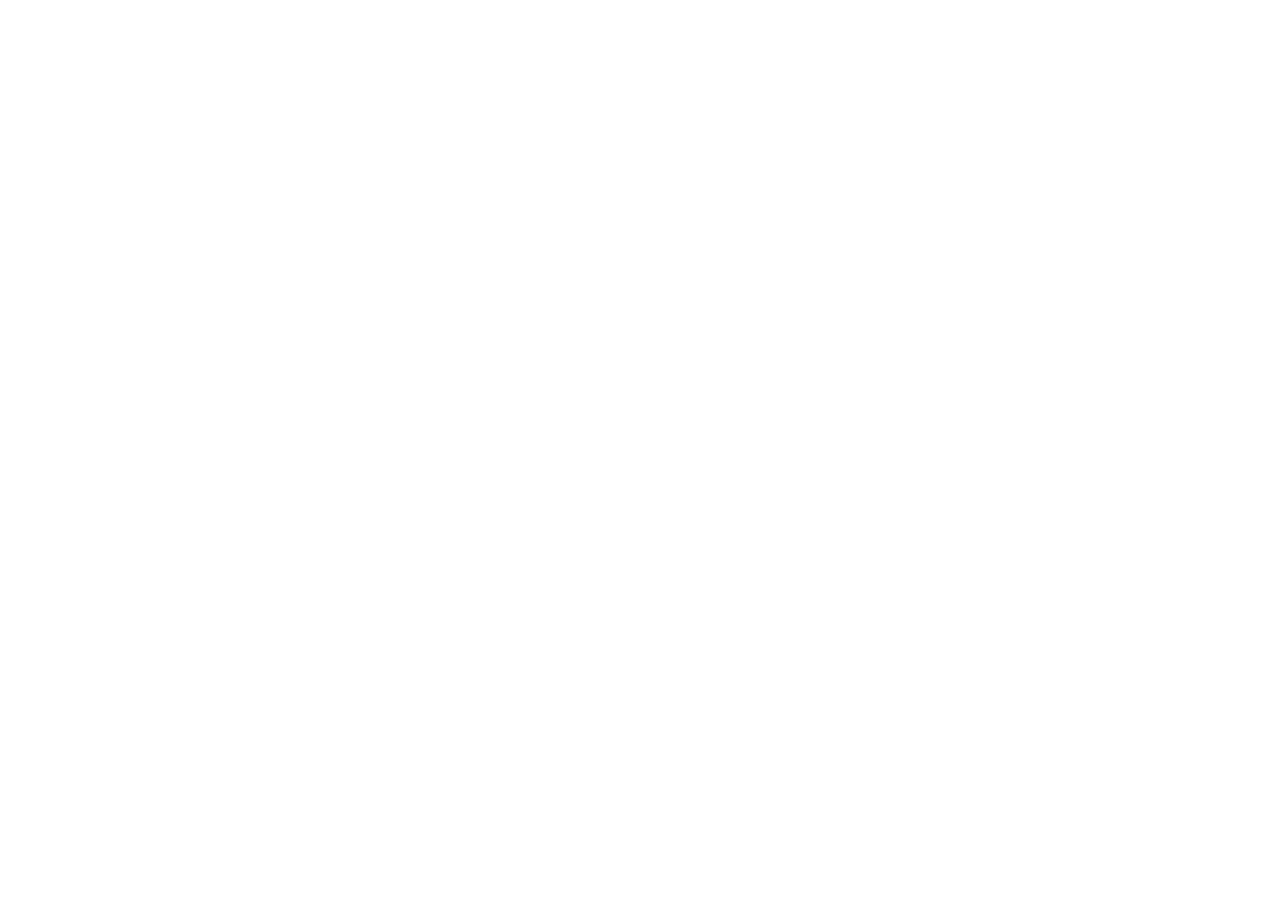
==== index.html @ 7273a957 "first commit" ====
<!DOCTYPE html>
<html lang="en">

<head>
    <meta charset="UTF-8">
    <meta name="viewport" content="width=device-width, initial-scale=1.0">
    <title>Home</title>
    <link href="css/app.css" />
</head>

<body>

</body>

</html>
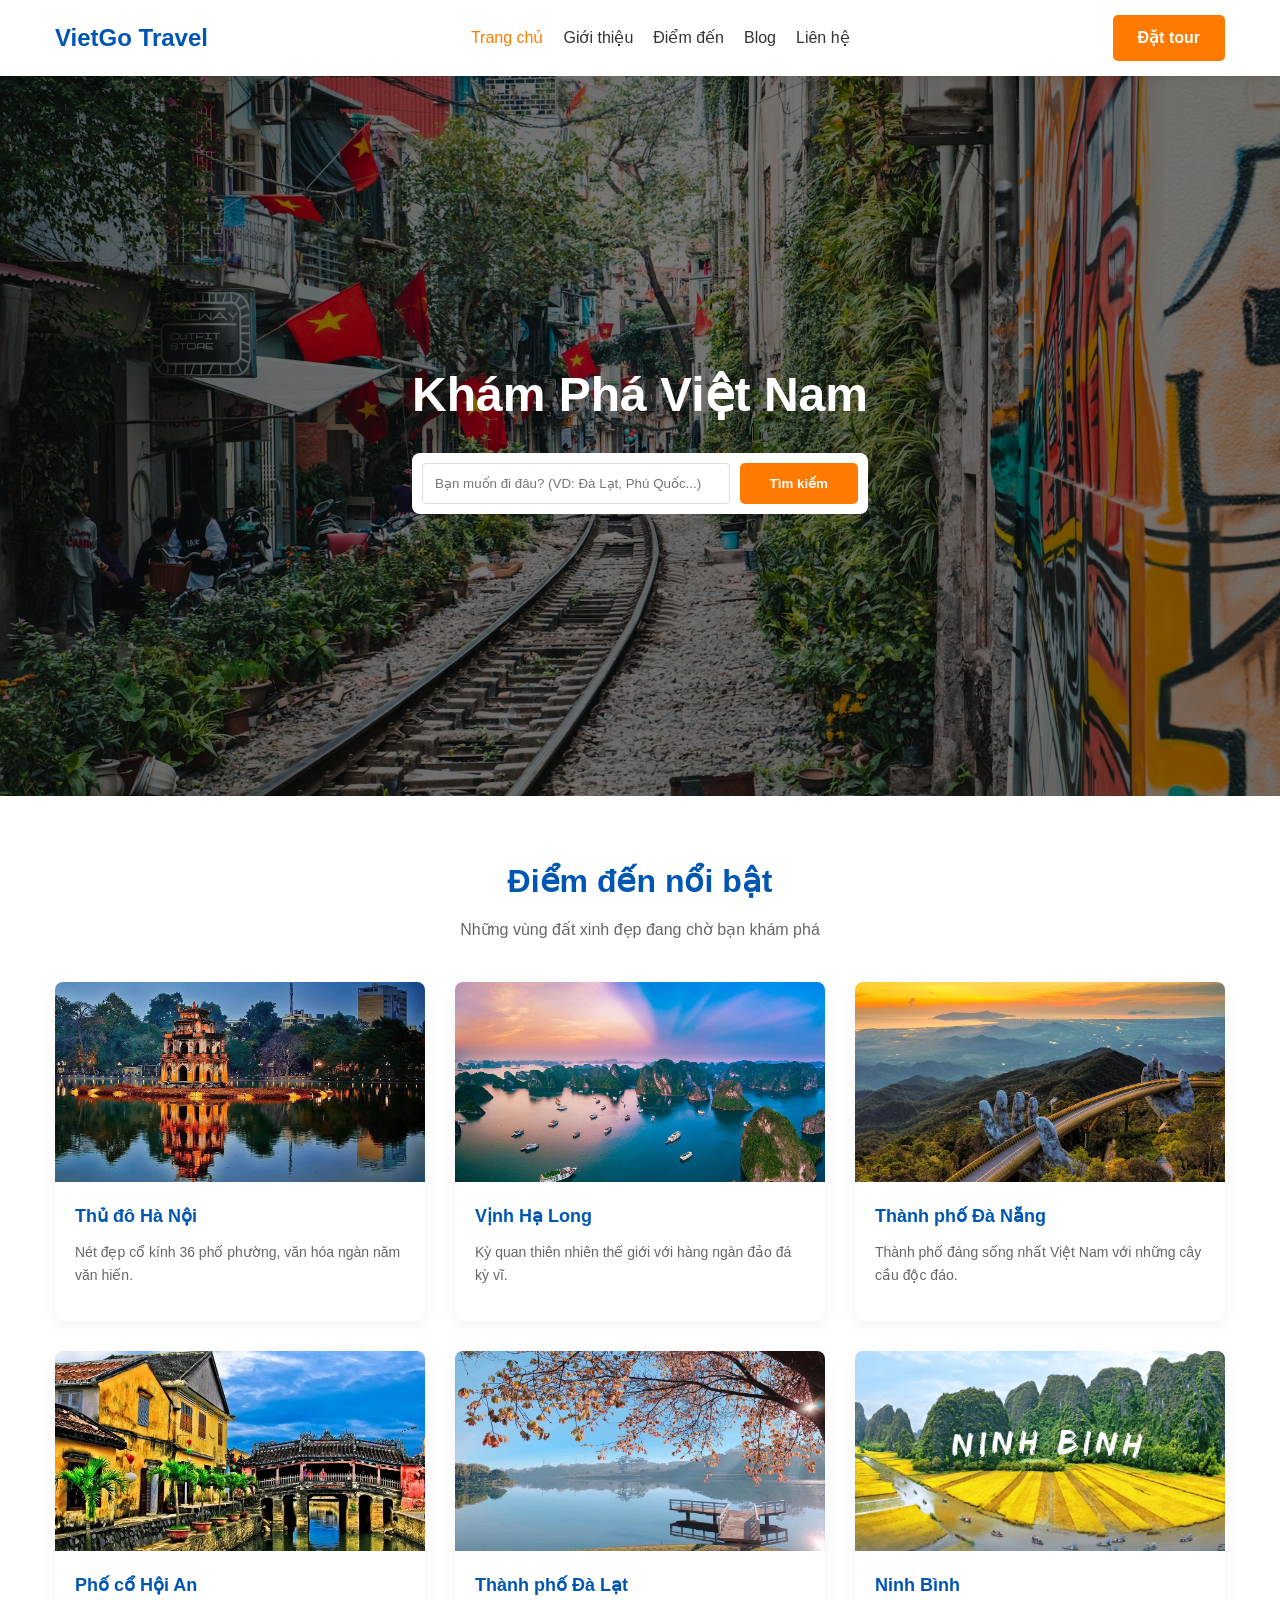
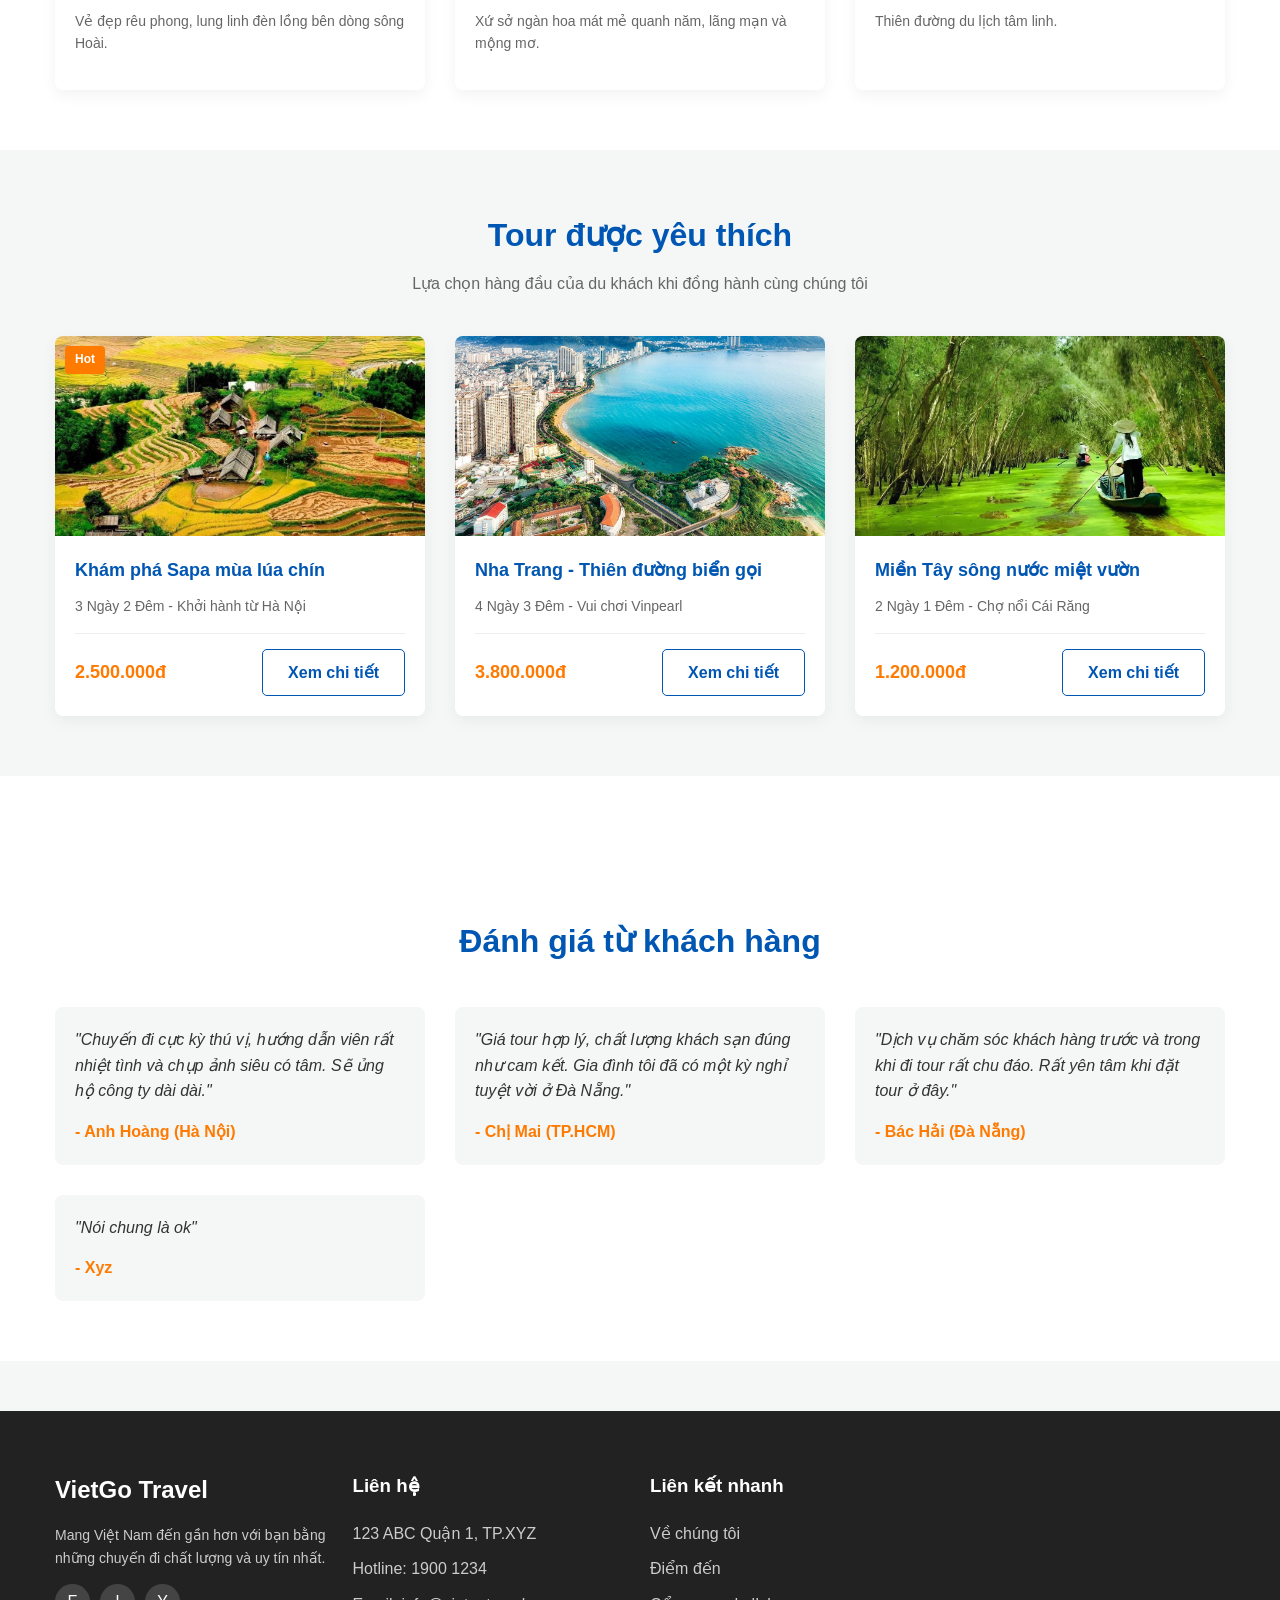
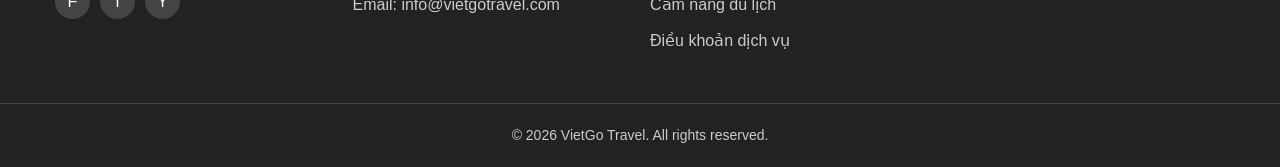
==== commit a55ba842: "trangchu" ====
--- a/index.html
+++ b/index.html
@@ -5,11 +5,190 @@
     <meta charset="UTF-8">
     <meta name="viewport" content="width=device-width, initial-scale=1.0">
     <title>Home</title>
-    <link href="css/app.css" />
+    <link rel="stylesheet" href="css/index.css" />
+    <link rel="stylesheet" href="css/app.css" />
 </head>
 
 <body>
+    <header class="header">
+        <div class="container">
+            <a href="index.html" class="logo">VietGo Travel</a>
+            <nav class="nav">
+                <a href="index.html" class="active">Trang chủ</a>
+                <a href="about.html">Giới thiệu</a>
+                <a href="destinations.html">Điểm đến</a>
+                <a href="blog.html">Blog</a>
+                <a href="contact.html">Liên hệ</a>
+            </nav>
+            <a href="#" class="btn btn-primary">Đặt tour</a>
+        </div>
+    </header>
+    <section class="banner">
+        <div class="container content">
+            <h1>Khám Phá Việt Nam</h1>
+            <div class="search-box">
+                <input type="text" placeholder="Bạn muốn đi đâu? (VD: Đà Lạt, Phú Quốc...)">
+                <button class="btn btn-primary">Tìm kiếm</button>
+            </div>
+        </div>
+    </section>
+    <section class="py-5 bg-white">
+        <div class="container">
+            <h2 class="section-title">Điểm đến nổi bật</h2>
+            <p class="section-desc">Những vùng đất xinh đẹp đang chờ bạn khám phá</p>
+            <div class="grid-3">
+                <div class="card">
+                    <div class="card-img"><img src="imgs/anh-pho-co-ha-noi-53.jpg" alt="Hà Nội"></div>
+                    <div class="card-body">
+                        <h3 class="card-title">Thủ đô Hà Nội</h3>
+                        <p class="card-text">Nét đẹp cổ kính 36 phố phường, văn hóa ngàn năm văn hiến.</p>
+                    </div>
+                </div>
+                <div class="card">
+                    <div class="card-img"><img src="imgs/anh-vinh-ha-long-28.jpg" alt="Hạ Long"></div>
+                    <div class="card-body">
+                        <h3 class="card-title">Vịnh Hạ Long</h3>
+                        <p class="card-text">Kỳ quan thiên nhiên thế giới với hàng ngàn đảo đá kỳ vĩ.</p>
+                    </div>
+                </div>
+                <div class="card">
+                    <div class="card-img"><img src="imgs/anh-dep-da-nang-2.jpg" alt="Đà Nẵng"></div>
+                    <div class="card-body">
+                        <h3 class="card-title">Thành phố Đà Nẵng</h3>
+                        <p class="card-text">Thành phố đáng sống nhất Việt Nam với những cây cầu độc đáo.</p>
+                    </div>
+                </div>
+                <div class="card">
+                    <div class="card-img"><img src="imgs/hoian.png" alt="Hội An"></div>
+                    <div class="card-body">
+                        <h3 class="card-title">Phố cổ Hội An</h3>
+                        <p class="card-text">Vẻ đẹp rêu phong, lung linh đèn lồng bên dòng sông Hoài.</p>
+                    </div>
+                </div>
+                <div class="card">
+                    <div class="card-img"><img src="imgs/hinh-anh-da-lat-41.jpg" alt="Đà Lạt"></div>
+                    <div class="card-body">
+                        <h3 class="card-title">Thành phố Đà Lạt</h3>
+                        <p class="card-text">Xứ sở ngàn hoa mát mẻ quanh năm, lãng mạn và mộng mơ.</p>
+                    </div>
+                </div>
+                <div class="card">
+                    <div class="card-img"><img src="imgs/anh-dep-ninh-binh-thumbnail.jpg" alt="Phú Quốc"></div>
+                    <div class="card-body">
+                        <h3 class="card-title">Ninh Bình</h3>
+                        <p class="card-text">Thiên đường du lịch tâm linh.</p>
+                    </div>
+                </div>
+            </div>
+        </div>
+    </section>
+    <section class="py-5">
+        <div class="container">
+            <h2 class="section-title">Tour được yêu thích</h2>
+            <p class="section-desc">Lựa chọn hàng đầu của du khách khi đồng hành cùng chúng tôi</p>
+            <div class="grid-3">
 
+                <div class="card">
+                    <div class="card-badge">Hot</div>
+                    <div class="card-img"><img src="imgs/sapa.jpg"></div>
+                    <div class="card-body">
+                        <h3 class="card-title">Khám phá Sapa mùa lúa chín</h3>
+                        <p class="card-text">3 Ngày 2 Đêm - Khởi hành từ Hà Nội</p>
+                        <div class="card-footer">
+                            <span class="price">2.500.000đ</span>
+                            <a href="#" class="btn btn-outline">Xem chi tiết</a>
+                        </div>
+                    </div>
+                </div>
+                <div class="card">
+                    <div class="card-img"><img src="imgs/nhatrang.jpg"></div>
+                    <div class="card-body">
+                        <h3 class="card-title">Nha Trang - Thiên đường biển gọi</h3>
+                        <p class="card-text">4 Ngày 3 Đêm - Vui chơi Vinpearl</p>
+                        <div class="card-footer">
+                            <span class="price">3.800.000đ</span>
+                            <a href="#" class="btn btn-outline">Xem chi tiết</a>
+                        </div>
+                    </div>
+                </div>
+                <div class="card">
+                    <div class="card-img"><img src="imgs/canh-dep-mien-tay-2.jpg"></div>
+                    <div class="card-body">
+                        <h3 class="card-title">Miền Tây sông nước miệt vườn</h3>
+                        <p class="card-text">2 Ngày 1 Đêm - Chợ nổi Cái Răng</p>
+                        <div class="card-footer">
+                            <span class="price">1.200.000đ</span>
+                            <a href="#" class="btn btn-outline">Xem chi tiết</a>
+                        </div>
+                    </div>
+                </div>
+
+            </div>
+        </div>
+    </section>
+    <section class="py-5 bg-white text-center">
+        <div class="container">
+
+            <div style="margin-top: 80px;">
+                <h2 class="section-title">Đánh giá từ khách hàng</h2>
+                <div class="grid-3" style="margin-top: 40px; text-align: left;">
+                    <div style="background: var(--bg-light); padding: 20px; border-radius: 8px;">
+                        <p><em>"Chuyến đi cực kỳ thú vị, hướng dẫn viên rất nhiệt tình và chụp ảnh siêu có tâm. Sẽ ủng
+                                hộ công ty dài dài."</em></p>
+                        <h4 style="margin-top: 15px; color: var(--accent-color);">- Anh Hoàng (Hà Nội)</h4>
+                    </div>
+                    <div style="background: var(--bg-light); padding: 20px; border-radius: 8px;">
+                        <p><em>"Giá tour hợp lý, chất lượng khách sạn đúng như cam kết. Gia đình tôi đã có một kỳ nghỉ
+                                tuyệt vời ở Đà Nẵng."</em></p>
+                        <h4 style="margin-top: 15px; color: var(--accent-color);">- Chị Mai (TP.HCM)</h4>
+                    </div>
+                    <div style="background: var(--bg-light); padding: 20px; border-radius: 8px;">
+                        <p><em>"Dịch vụ chăm sóc khách hàng trước và trong khi đi tour rất chu đáo. Rất yên tâm khi đặt
+                                tour ở đây."</em></p>
+                        <h4 style="margin-top: 15px; color: var(--accent-color);">- Bác Hải (Đà Nẵng)</h4>
+                    </div>
+                    <div style="background: var(--bg-light); padding: 20px; border-radius: 8px;">
+                        <p><em>"Nói chung là ok"</em></p>
+                        <h4 style="margin-top: 15px; color: var(--accent-color);">- Xyz</h4>
+                    </div>
+                </div>
+            </div>
+        </div>
+    </section>
+    <footer class="footer">
+        <div class="container grid-4">
+            <div>
+                <a href="#" class="logo" style="color: white;">VietGo Travel</a>
+                <p style="margin-top: 15px; font-size: 14px;">Mang Việt Nam đến gần hơn với bạn bằng những chuyến đi
+                    chất lượng và uy tín nhất.</p>
+                <div class="social-links">
+                    <a href="#">F</a> <a href="#">I</a> <a href="#">Y</a>
+                </div>
+            </div>
+            <div>
+                <h3>Liên hệ</h3>
+                <ul>
+                    <li>123 ABC Quận 1, TP.XYZ</li>
+                    <li>Hotline: 1900 1234</li>
+                    <li>Email: info@vietgotravel.com</li>
+                </ul>
+            </div>
+            <div>
+                <h3>Liên kết nhanh</h3>
+                <ul>
+                    <li><a href="about.html">Về chúng tôi</a></li>
+                    <li><a href="destinations.html">Điểm đến</a></li>
+                    <li><a href="blog.html">Cẩm nang du lịch</a></li>
+                    <li><a href="#">Điều khoản dịch vụ</a></li>
+                </ul>
+            </div>
+
+        </div>
+        <div class="copyright">
+            <p>&copy; 2026 VietGo Travel. All rights reserved.</p>
+        </div>
+    </footer>
+    </footer>
 </body>
 
 </html>
--- a/css/index.css
+++ b/css/index.css
@@ -0,0 +1,55 @@
+/* home.css - Dành riêng cho trang chủ */
+.banner {
+    height: 80vh;
+    background: url('/imgs/banner.avif') center/cover;
+    position: relative;
+    display: flex;
+    align-items: center;
+    justify-content: center;
+    text-align: center;
+    color: var(--white);
+}
+
+.banner::before {
+    content: '';
+    position: absolute;
+    inset: 0;
+    background: rgba(0, 0, 0, 0.5);
+}
+
+.content {
+    position: relative;
+    z-index: 1;
+    max-width: 800px;
+}
+
+.content h1 {
+    font-size: 48px;
+    margin-bottom: 20px;
+}
+
+.content p {
+    font-size: 20px;
+    margin-bottom: 30px;
+}
+
+/* Search Box */
+.search-box {
+    background: var(--white);
+    padding: 10px;
+    border-radius: 8px;
+    display: flex;
+    gap: 10px;
+}
+
+.search-box input {
+    flex: 1;
+    padding: 12px;
+    border: 1px solid #ddd;
+    border-radius: 4px;
+    outline: none;
+}
+
+.search-box button {
+    padding: 12px 30px;
+}
--- a/css/app.css
+++ b/css/app.css
@@ -0,0 +1,349 @@
+/* common.css - Cấu hình chung và layout toàn cục */
+* {
+    margin: 0;
+    padding: 0;
+    box-sizing: border-box;
+    font-family: Arial, Helvetica, sans-serif;
+}
+
+:root {
+    --primary-color: #0056b3;
+    --accent-color: #ff7a00;
+    --text-color: #333;
+    --text-light: #666;
+    --bg-light: #f4f7f6;
+    --white: #ffffff;
+}
+
+body {
+    line-height: 1.6;
+    color: var(--text-color);
+    background-color: var(--bg-light);
+}
+
+a {
+    text-decoration: none;
+    color: inherit;
+    transition: 0.3s;
+}
+
+ul {
+    list-style: none;
+}
+
+img {
+    max-width: 100%;
+    display: block;
+}
+
+.container {
+    max-width: 1200px;
+    margin: 0 auto;
+    padding: 0 15px;
+}
+
+.text-center {
+    text-align: center;
+}
+
+.section-title {
+    font-size: 32px;
+    color: var(--primary-color);
+    margin-bottom: 10px;
+    text-align: center;
+}
+
+.section-desc {
+    text-align: center;
+    color: var(--text-light);
+    margin-bottom: 40px;
+}
+
+.btn {
+    display: inline-block;
+    padding: 10px 25px;
+    border-radius: 5px;
+    cursor: pointer;
+    border: none;
+    font-weight: bold;
+    transition: 0.3s;
+}
+
+.btn-primary {
+    background-color: var(--accent-color);
+    color: var(--white);
+}
+
+.btn-primary:hover {
+    background-color: #e66a00;
+}
+
+.btn-outline {
+    border: 1px solid var(--primary-color);
+    color: var(--primary-color);
+    background: transparent;
+}
+
+.btn-outline:hover {
+    background: var(--primary-color);
+    color: var(--white);
+}
+
+/* Header */
+.header {
+    background: var(--white);
+    box-shadow: 0 2px 10px rgba(0, 0, 0, 0.1);
+    position: sticky;
+    top: 0;
+    z-index: 100;
+    padding: 15px 0;
+}
+
+.header .container {
+    display: flex;
+    justify-content: space-between;
+    align-items: center;
+}
+
+.logo {
+    font-size: 24px;
+    font-weight: bold;
+    color: var(--primary-color);
+}
+
+.nav {
+    display: flex;
+    gap: 20px;
+}
+
+.nav a {
+    font-weight: 500;
+}
+
+.nav a:hover,
+.nav a.active {
+    color: var(--accent-color);
+}
+
+/* Banners (Trang con) */
+.page-banner {
+    height: 300px;
+    background-size: cover;
+    background-position: center;
+    position: relative;
+    display: flex;
+    align-items: center;
+    justify-content: center;
+    text-align: center;
+    color: var(--white);
+}
+
+.page-banner::before {
+    content: '';
+    position: absolute;
+    inset: 0;
+    background: rgba(0, 0, 0, 0.5);
+}
+
+.page-banner-content {
+    position: relative;
+    z-index: 1;
+}
+
+.page-banner-content h1 {
+    font-size: 40px;
+}
+
+/* Grid Layouts & Utils */
+.grid-3 {
+    display: grid;
+    grid-template-columns: repeat(3, 1fr);
+    gap: 30px;
+}
+
+.grid-4 {
+    display: grid;
+    grid-template-columns: repeat(4, 1fr);
+    gap: 20px;
+}
+
+.grid-2 {
+    display: grid;
+    grid-template-columns: 1fr 1fr;
+    gap: 40px;
+}
+
+.py-5 {
+    padding: 60px 0;
+}
+
+.bg-white {
+    background: var(--white);
+}
+
+.bg-light {
+    background: var(--bg-light);
+}
+
+/* Cards */
+.card {
+    background: var(--white);
+    border-radius: 8px;
+    overflow: hidden;
+    box-shadow: 0 5px 15px rgba(0, 0, 0, 0.05);
+    transition: 0.3s;
+    position: relative;
+}
+
+.card:hover {
+    transform: translateY(-5px);
+    box-shadow: 0 8px 20px rgba(0, 0, 0, 0.1);
+}
+
+.card-img {
+    height: 200px;
+    overflow: hidden;
+    position: relative;
+}
+
+.card-img img {
+    width: 100%;
+    height: 100%;
+    object-fit: cover;
+}
+
+.card-badge {
+    position: absolute;
+    top: 10px;
+    left: 10px;
+    background: var(--accent-color);
+    color: var(--white);
+    padding: 4px 10px;
+    font-size: 12px;
+    border-radius: 4px;
+    font-weight: bold;
+    z-index: 2;
+}
+
+.card-body {
+    padding: 20px;
+}
+
+.card-title {
+    font-size: 18px;
+    margin-bottom: 10px;
+    color: var(--primary-color);
+}
+
+.card-text {
+    font-size: 14px;
+    color: var(--text-light);
+    margin-bottom: 15px;
+}
+
+.card-footer {
+    display: flex;
+    justify-content: space-between;
+    align-items: center;
+    border-top: 1px solid #eee;
+    padding-top: 15px;
+}
+
+.price {
+    font-weight: bold;
+    color: var(--accent-color);
+    font-size: 18px;
+}
+
+/* Dùng chung cho Destinations & Blog */
+.pagination {
+    display: flex;
+    justify-content: center;
+    gap: 10px;
+    margin-top: 40px;
+}
+
+.pagination a {
+    padding: 8px 15px;
+    background: var(--white);
+    border: 1px solid #ddd;
+    border-radius: 4px;
+}
+
+.pagination a.active,
+.pagination a:hover {
+    background: var(--primary-color);
+    color: var(--white);
+}
+
+.category-bar {
+    display: flex;
+    gap: 15px;
+    margin-bottom: 30px;
+    justify-content: center;
+}
+
+.category-bar a {
+    padding: 8px 20px;
+    background: var(--white);
+    border-radius: 20px;
+    font-size: 14px;
+    border: 1px solid #ddd;
+}
+
+.category-bar a.active,
+.category-bar a:hover {
+    background: var(--primary-color);
+    color: var(--white);
+    border-color: var(--primary-color);
+}
+
+/* Footer */
+.footer {
+    background: #222;
+    color: #ccc;
+    padding: 60px 0 20px;
+    margin-top: 50px;
+}
+
+.footer .grid-4 h3 {
+    color: var(--white);
+    margin-bottom: 20px;
+}
+
+.footer ul li {
+    margin-bottom: 10px;
+}
+
+.footer ul li a:hover {
+    color: var(--accent-color);
+}
+
+.social-links {
+    display: flex;
+    gap: 10px;
+    margin-top: 15px;
+}
+
+.social-links a {
+    display: inline-block;
+    width: 35px;
+    height: 35px;
+    background: #444;
+    border-radius: 50%;
+    text-align: center;
+    line-height: 35px;
+    color: var(--white);
+}
+
+.social-links a:hover {
+    background: var(--accent-color);
+}
+
+.copyright {
+    text-align: center;
+    padding-top: 20px;
+    border-top: 1px solid #444;
+    margin-top: 40px;
+    font-size: 14px;
+}
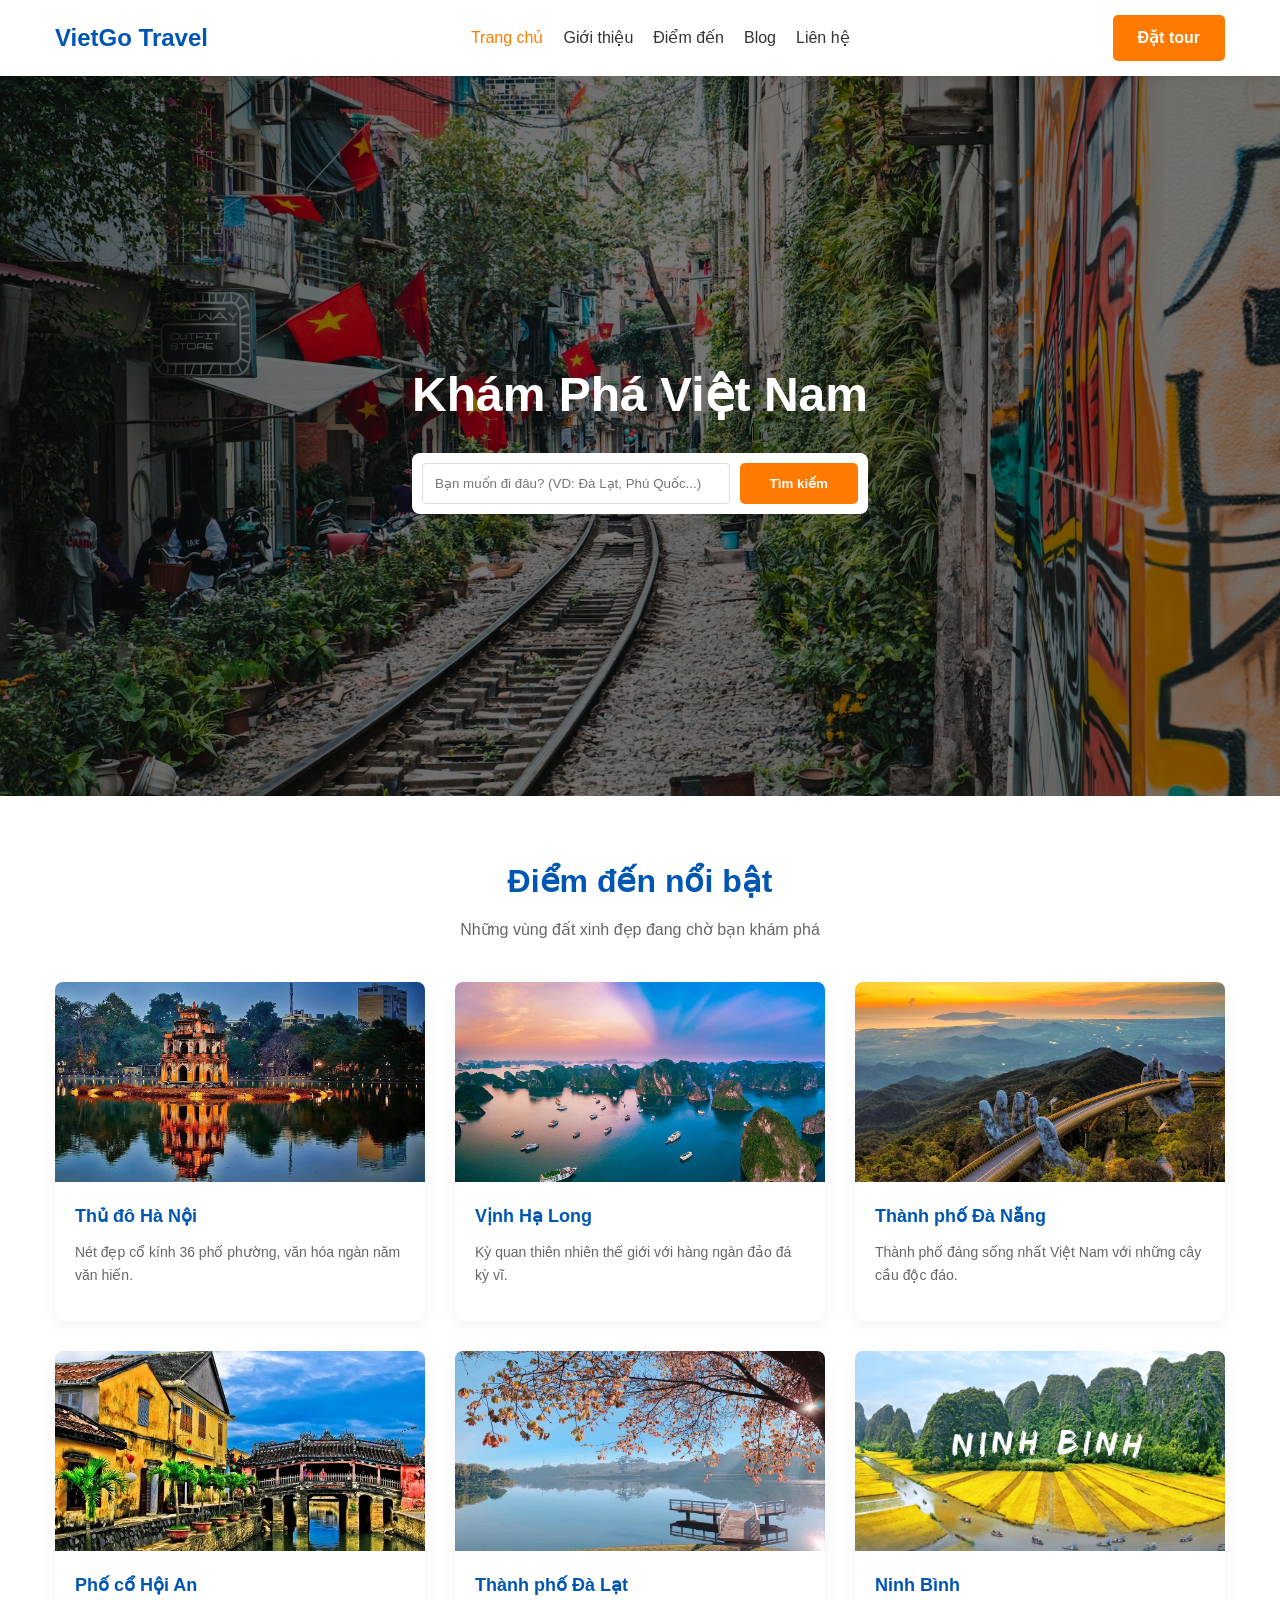
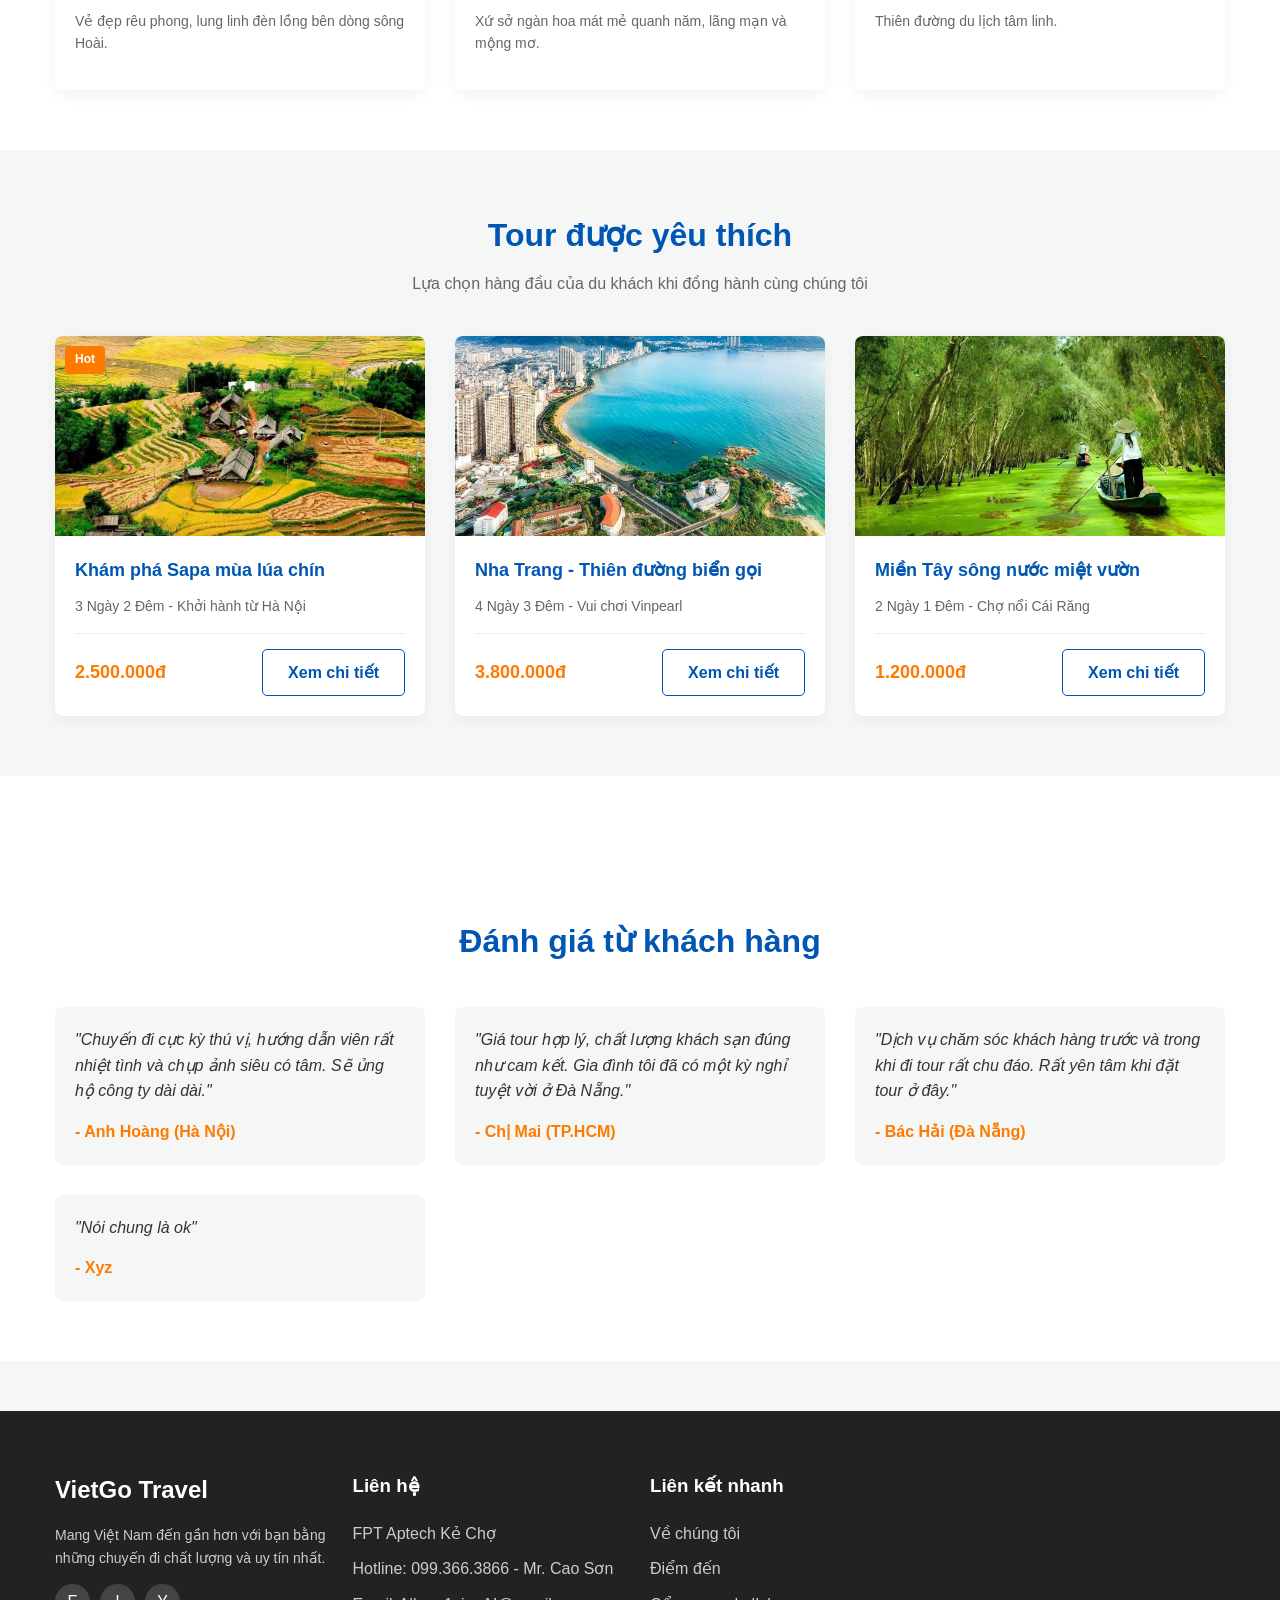
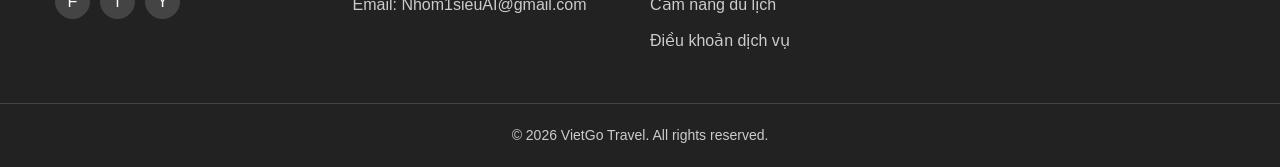
==== commit 83f1830b: "Son commit 2" ====
--- a/index.html
+++ b/index.html
@@ -168,9 +168,9 @@
             <div>
                 <h3>Liên hệ</h3>
                 <ul>
-                    <li>123 ABC Quận 1, TP.XYZ</li>
-                    <li>Hotline: 1900 1234</li>
-                    <li>Email: info@vietgotravel.com</li>
+                    <li>FPT Aptech Kẻ Chợ</li>
+                    <li>Hotline: 099.366.3866 - Mr. Cao Sơn</li>
+                    <li>Email: Nhom1sieuAI@gmail.com</li>
                 </ul>
             </div>
             <div>
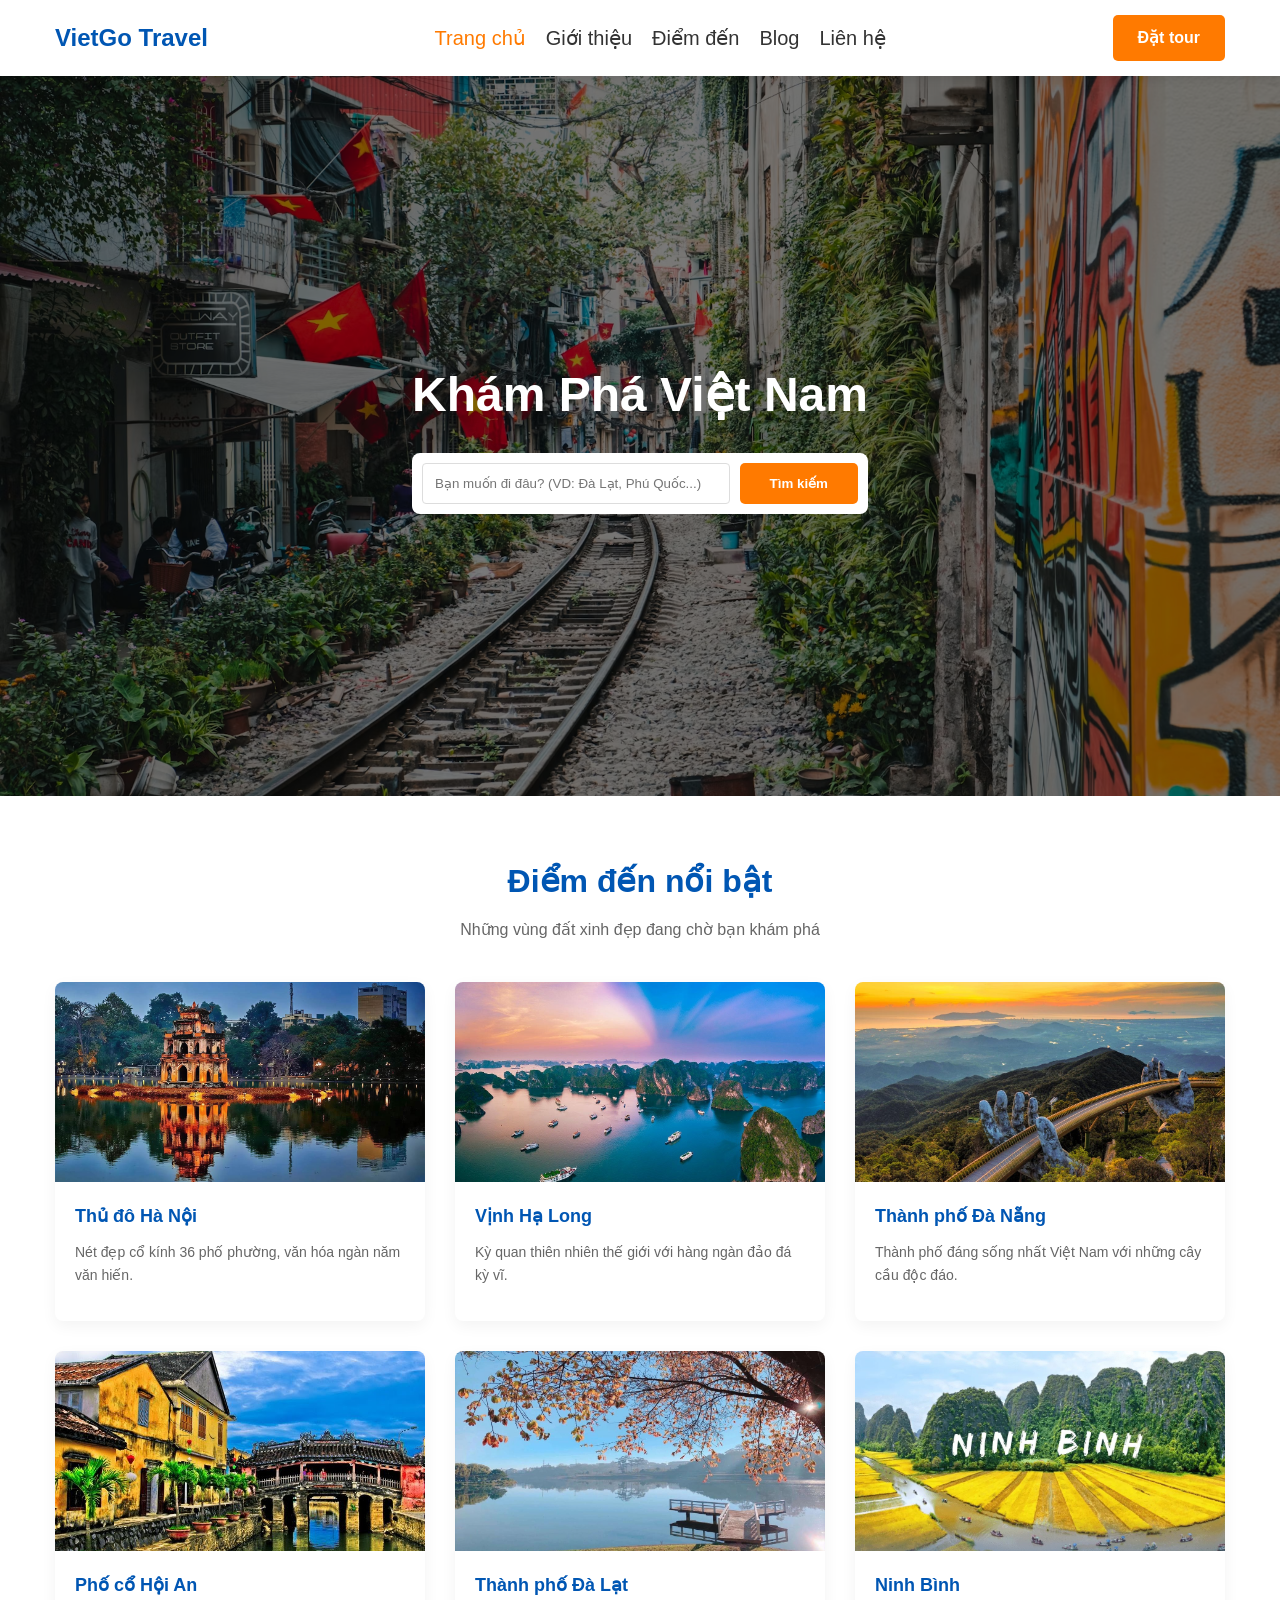
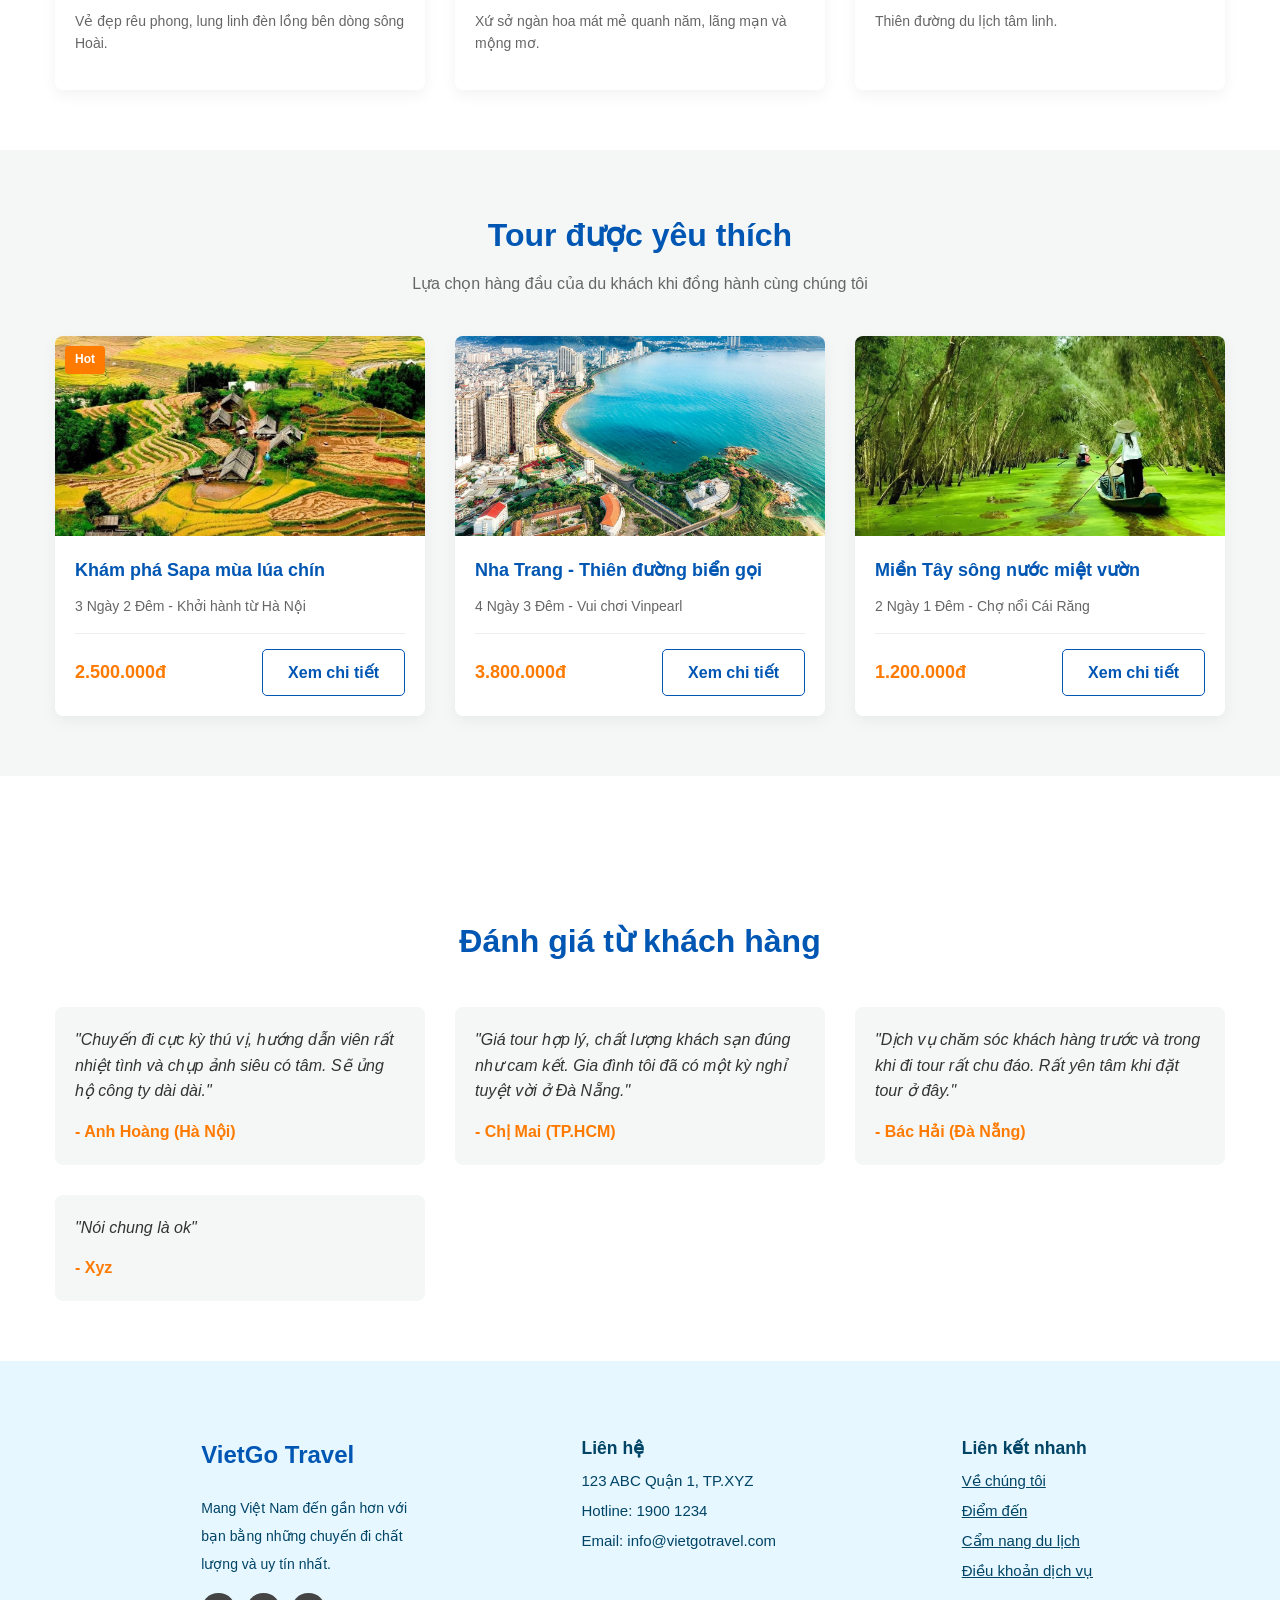
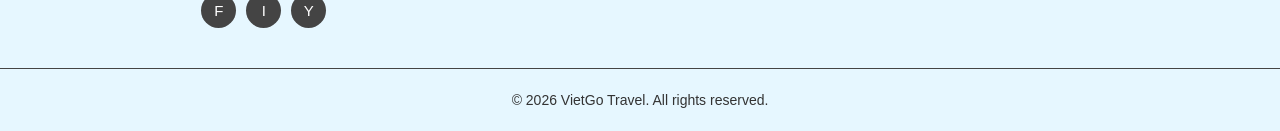
==== commit b5bbc221: "update_footer" ====
--- a/index.html
+++ b/index.html
@@ -7,6 +7,7 @@
     <title>Home</title>
     <link rel="stylesheet" href="css/index.css" />
     <link rel="stylesheet" href="css/app.css" />
+    <link rel="stylesheet" href="./css/footer.css">
 </head>
 
 <body>
@@ -155,39 +156,40 @@
             </div>
         </div>
     </section>
-    <footer class="footer">
-        <div class="container grid-4">
-            <div>
-                <a href="#" class="logo" style="color: white;">VietGo Travel</a>
+  <footer>
+        <div class="container">
+            <div class="footer-content">
+                <div class="footer-item">
+                <p href="#" class="logo" style="color: var(--primary-color);">VietGo Travel</p>
                 <p style="margin-top: 15px; font-size: 14px;">Mang Việt Nam đến gần hơn với bạn bằng những chuyến đi
                     chất lượng và uy tín nhất.</p>
                 <div class="social-links">
                     <a href="#">F</a> <a href="#">I</a> <a href="#">Y</a>
                 </div>
-            </div>
-            <div>
+                </div>
+                <div class="footer-item">
                 <h3>Liên hệ</h3>
                 <ul>
-                    <li>FPT Aptech Kẻ Chợ</li>
-                    <li>Hotline: 099.366.3866 - Mr. Cao Sơn</li>
-                    <li>Email: Nhom1sieuAI@gmail.com</li>
+                    <li>123 ABC Quận 1, TP.XYZ</li>
+                    <li>Hotline: 1900 1234</li>
+                    <li>Email: info@vietgotravel.com</li>
                 </ul>
-            </div>
-            <div>
-                <h3>Liên kết nhanh</h3>
+                </div>
+                <div class="footer-item">
+                    <h3>Liên kết nhanh</h3>
                 <ul>
                     <li><a href="about.html">Về chúng tôi</a></li>
                     <li><a href="destinations.html">Điểm đến</a></li>
                     <li><a href="blog.html">Cẩm nang du lịch</a></li>
                     <li><a href="#">Điều khoản dịch vụ</a></li>
                 </ul>
+                </div>
+                
             </div>
-
         </div>
-        <div class="copyright">
+         <div class="copyright">
             <p>&copy; 2026 VietGo Travel. All rights reserved.</p>
         </div>
-    </footer>
     </footer>
 </body>
 
--- a/css/app.css
+++ b/css/app.css
@@ -118,6 +118,7 @@
 
 .nav a {
     font-weight: 500;
+    font-size: 20px;
 }
 
 .nav a:hover,
@@ -299,7 +300,7 @@
 }
 
 /* Footer */
-.footer {
+/* .footer {
     background: #222;
     color: #ccc;
     padding: 60px 0 20px;
@@ -313,9 +314,9 @@
 
 .footer ul li {
     margin-bottom: 10px;
-}
-
-.footer ul li a:hover {
+} */
+
+/* .footer ul li a:hover {
     color: var(--accent-color);
 }
 
@@ -346,4 +347,4 @@
     border-top: 1px solid #444;
     margin-top: 40px;
     font-size: 14px;
-}+} */
--- a/css/footer.css
+++ b/css/footer.css
@@ -0,0 +1,58 @@
+footer{
+    /* margin-top: 10%; */
+    background-color:#e6f7ff;
+    /* padding:90px 0px 0px 0px ; */
+     padding: 70px 0 20px;
+    /* margin-top: 0%; */
+}
+.footer-content{
+    display: flex;
+    justify-content:space-evenly;
+  color: #004466 ;
+    font-size: 15px;
+    line-height: 2.0;
+}
+.footer-item{
+    width: 30%;
+    padding-left: 10%;
+}
+.footer-item a{
+    text-decoration: underline;
+}
+.social-links a{
+     text-decoration: none;
+}
+
+
+.footer ul li a:hover {
+    color: var(--accent-color);
+}
+
+.social-links {
+    display: flex;
+    gap: 10px;
+    margin-top: 15px;
+}
+
+.social-links a {
+    display: inline-block;
+    width: 35px;
+    height: 35px;
+    background: #444;
+    border-radius: 50%;
+    text-align: center;
+    line-height: 35px;
+    color: var(--white);
+}
+
+.social-links a:hover {
+    background: var(--accent-color);
+}
+
+.copyright {
+    text-align: center;
+    padding-top: 20px;
+    border-top: 1px solid #444;
+    margin-top: 40px;
+    font-size: 14px;
+}
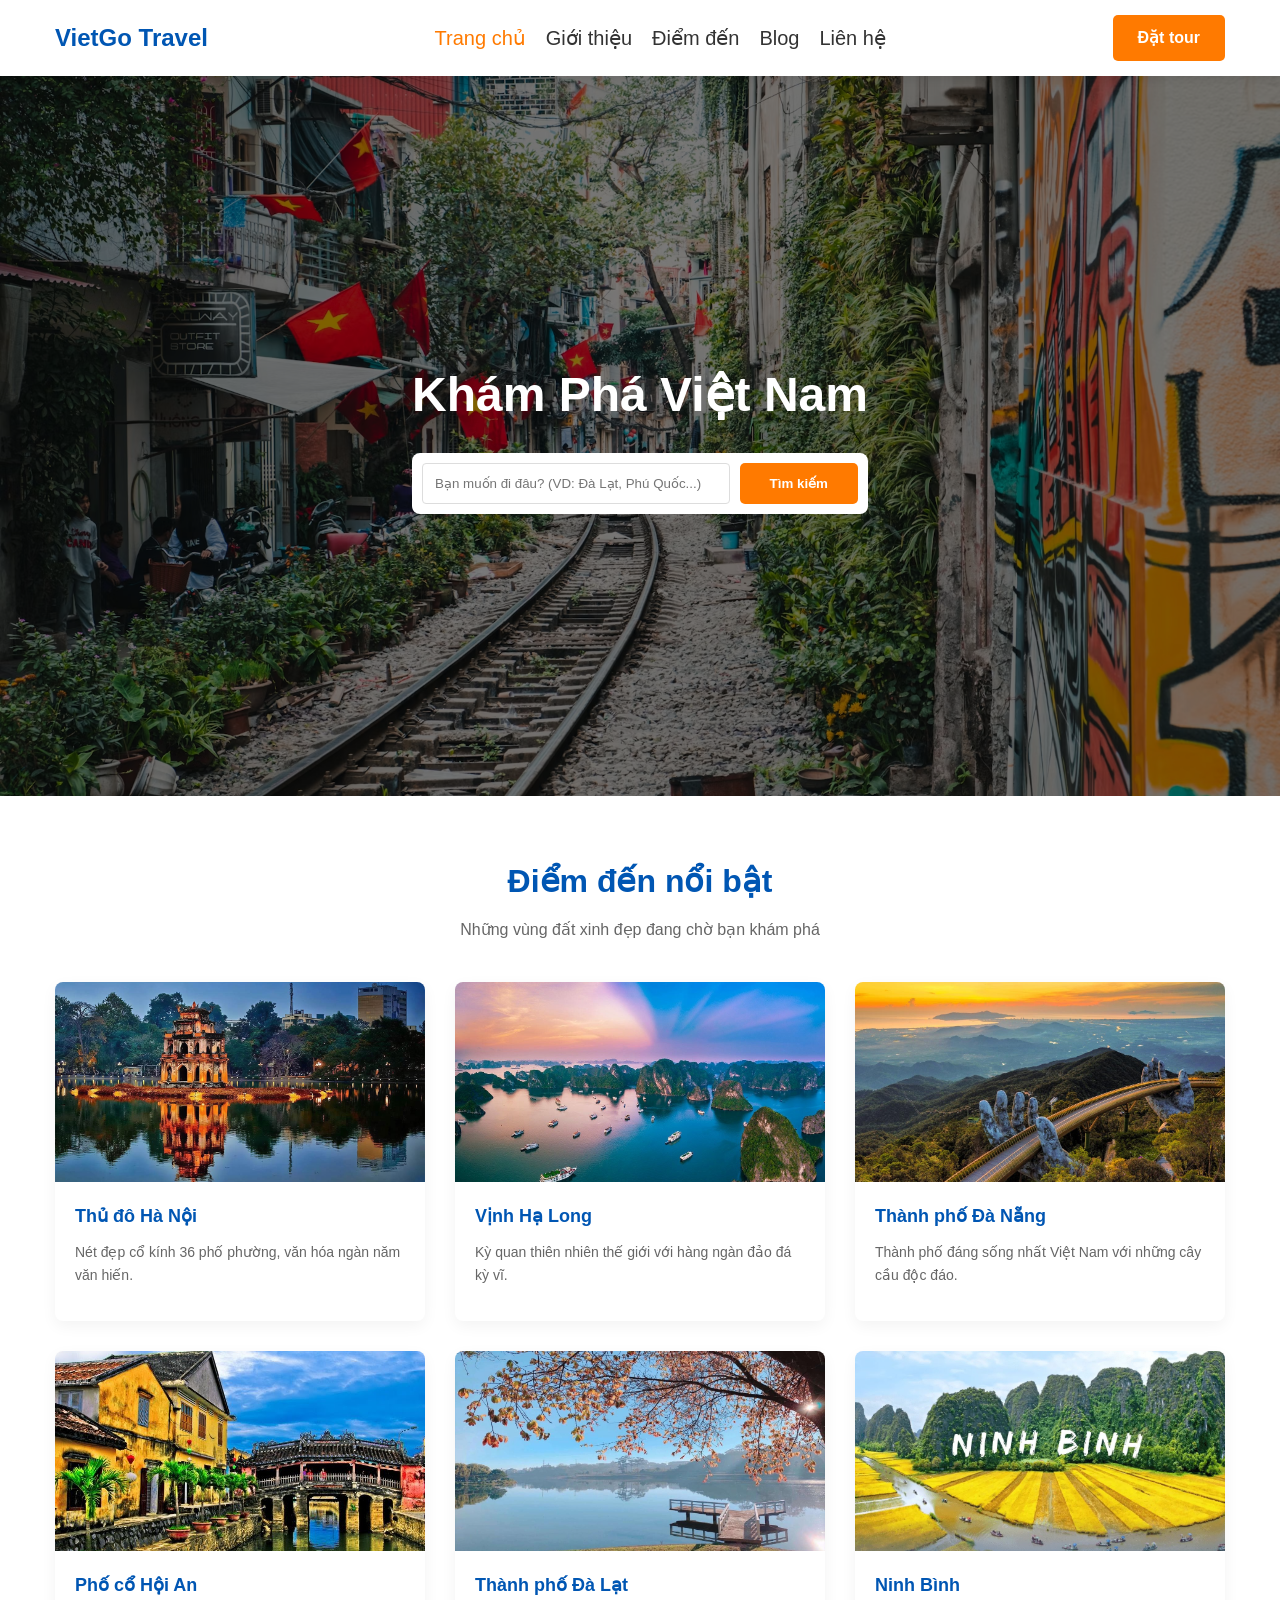
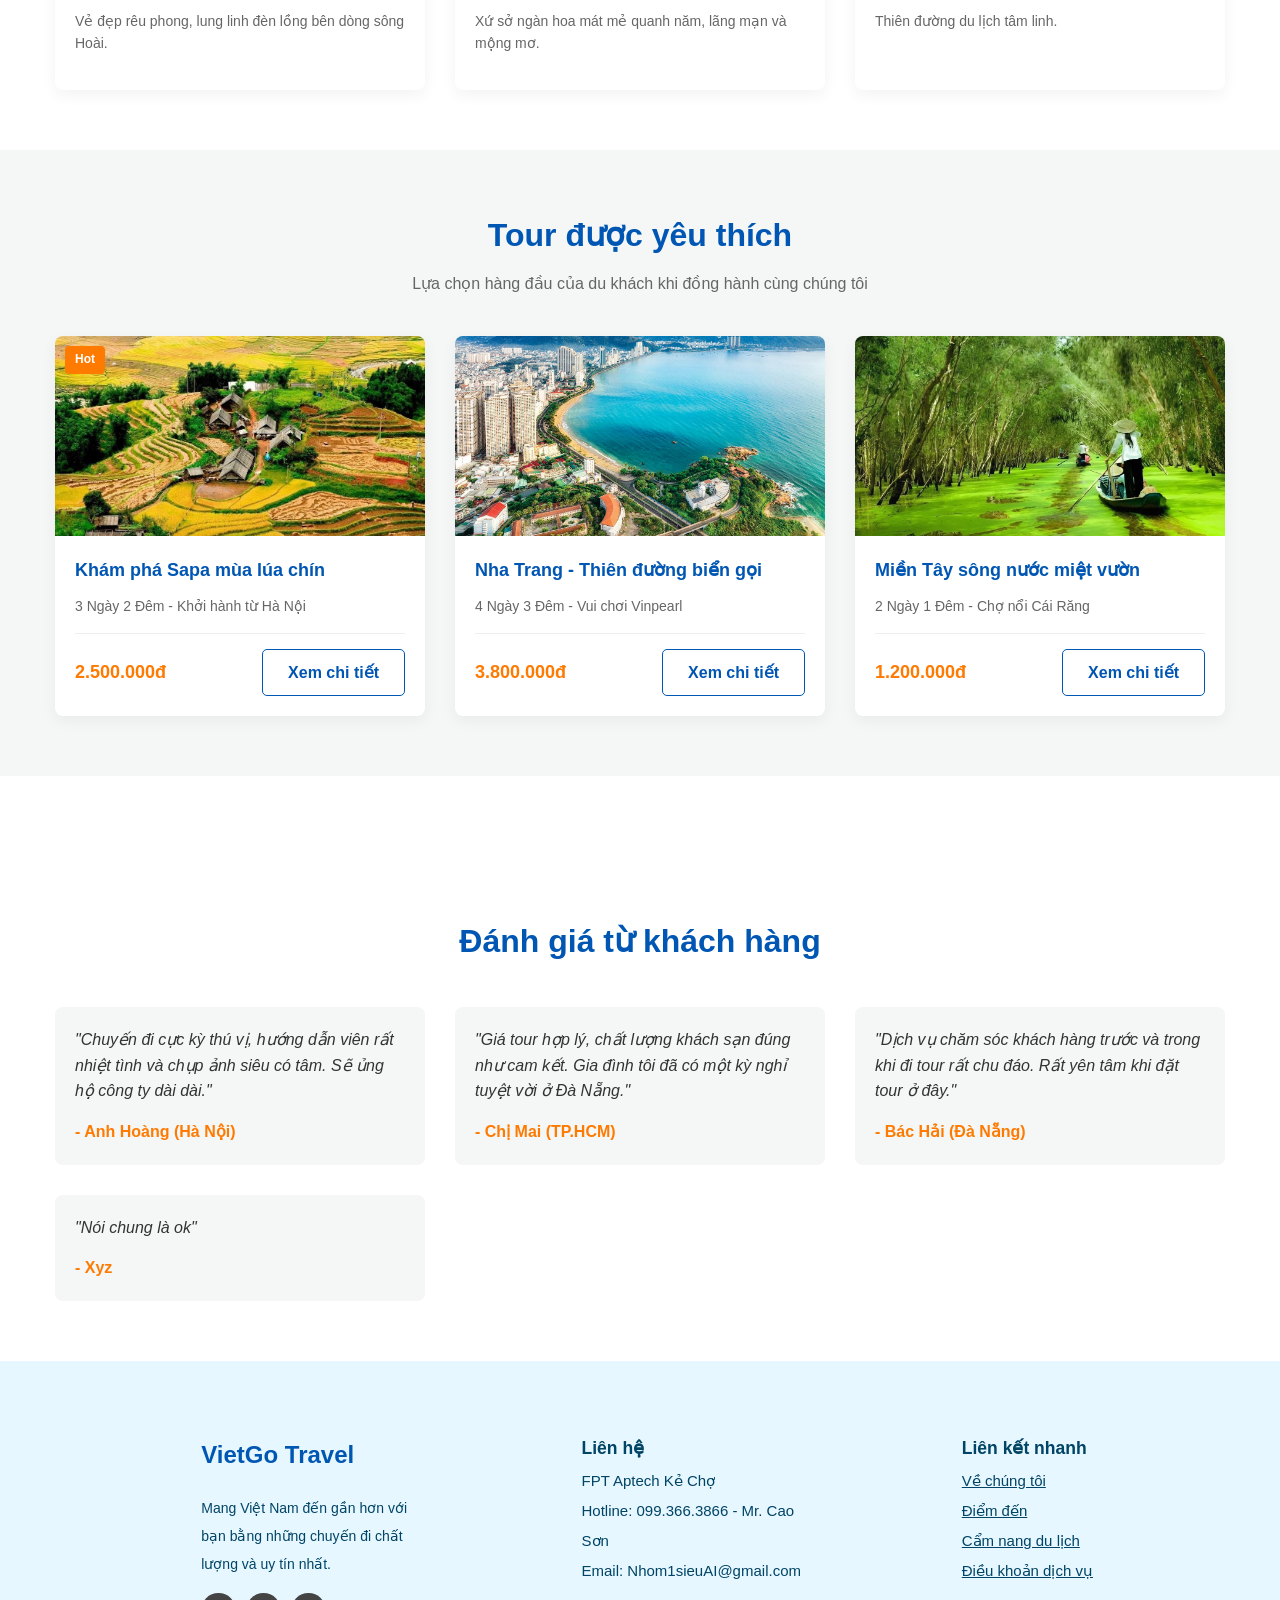
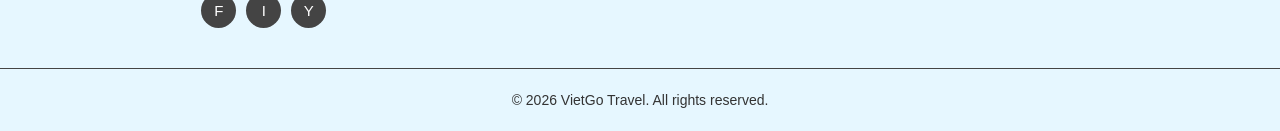
==== commit d9454e17: "Fix merge conflict" ====
--- a/index.html
+++ b/index.html
@@ -170,9 +170,9 @@
                 <div class="footer-item">
                 <h3>Liên hệ</h3>
                 <ul>
-                    <li>123 ABC Quận 1, TP.XYZ</li>
-                    <li>Hotline: 1900 1234</li>
-                    <li>Email: info@vietgotravel.com</li>
+                    <li>FPT Aptech Kẻ Chợ</li>
+                    <li>Hotline: 099.366.3866 - Mr. Cao Sơn</li>
+                    <li>Email: Nhom1sieuAI@gmail.com</li>
                 </ul>
                 </div>
                 <div class="footer-item">
